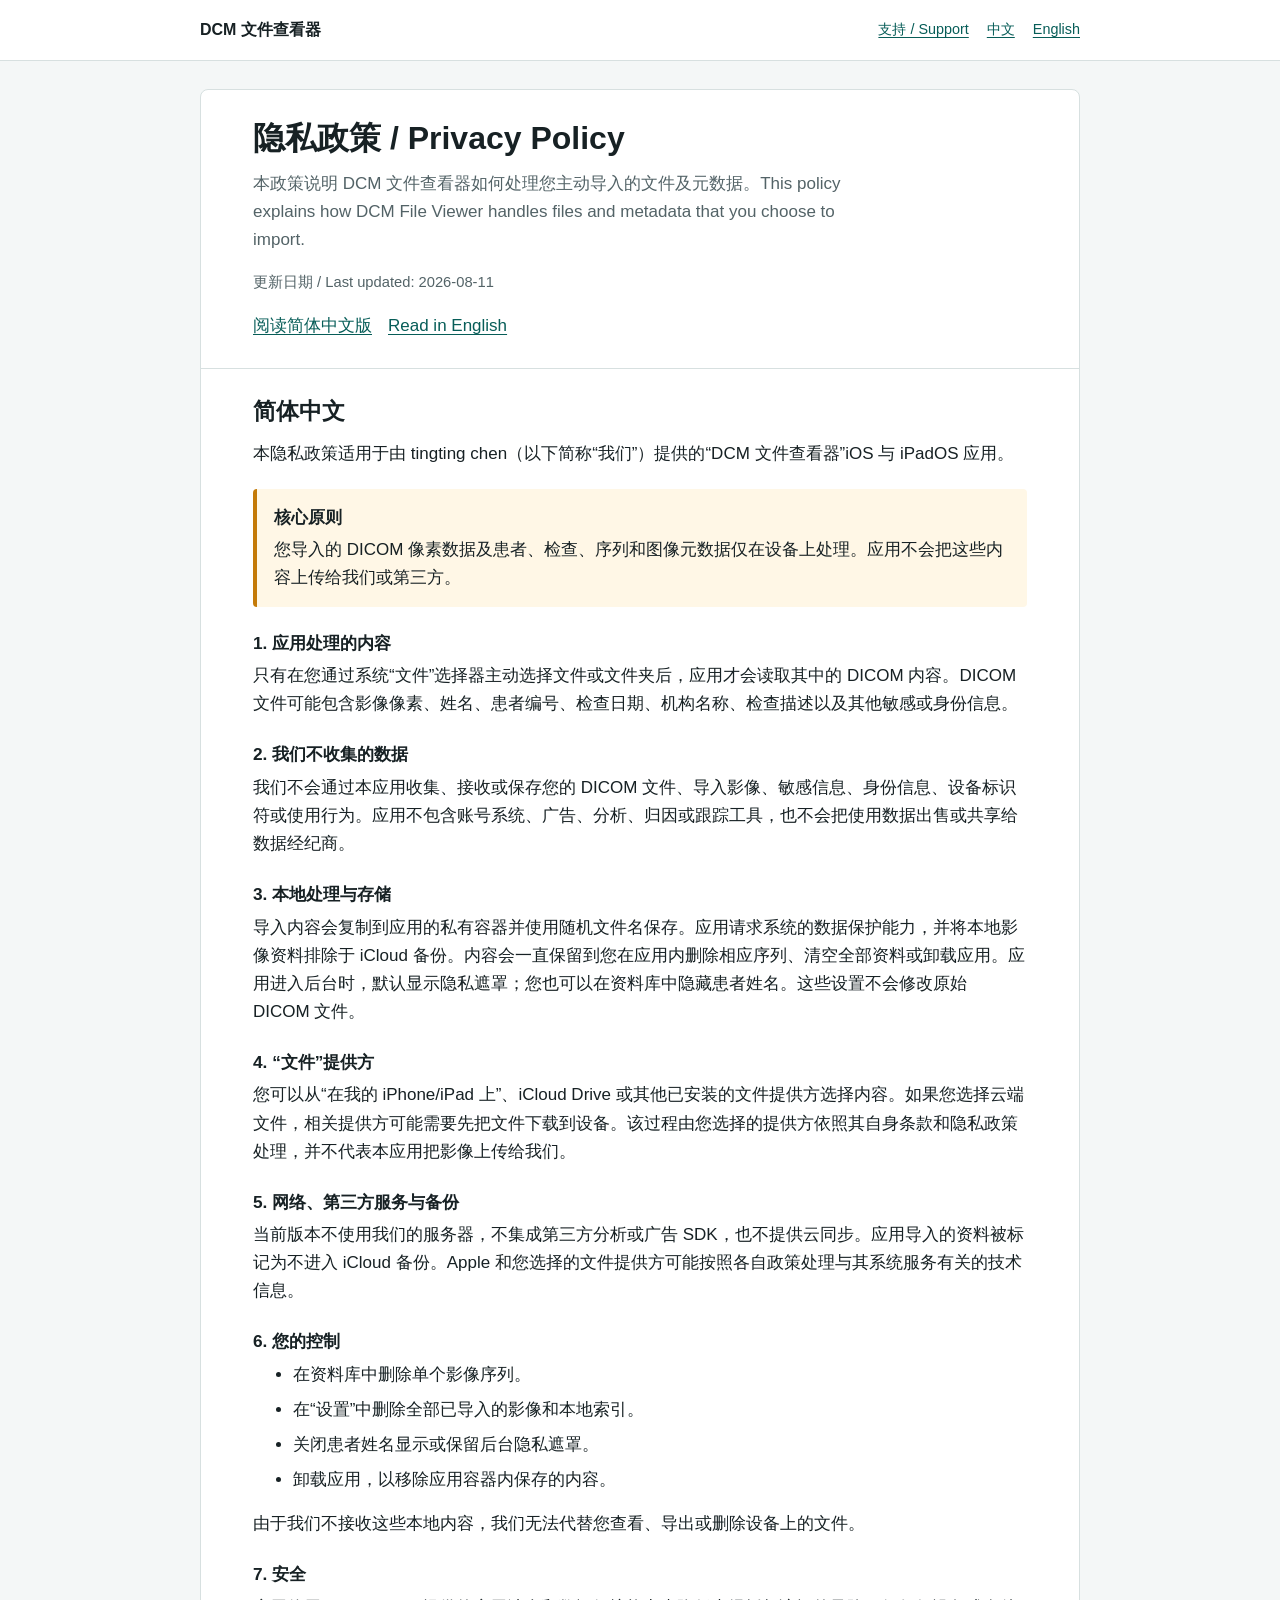
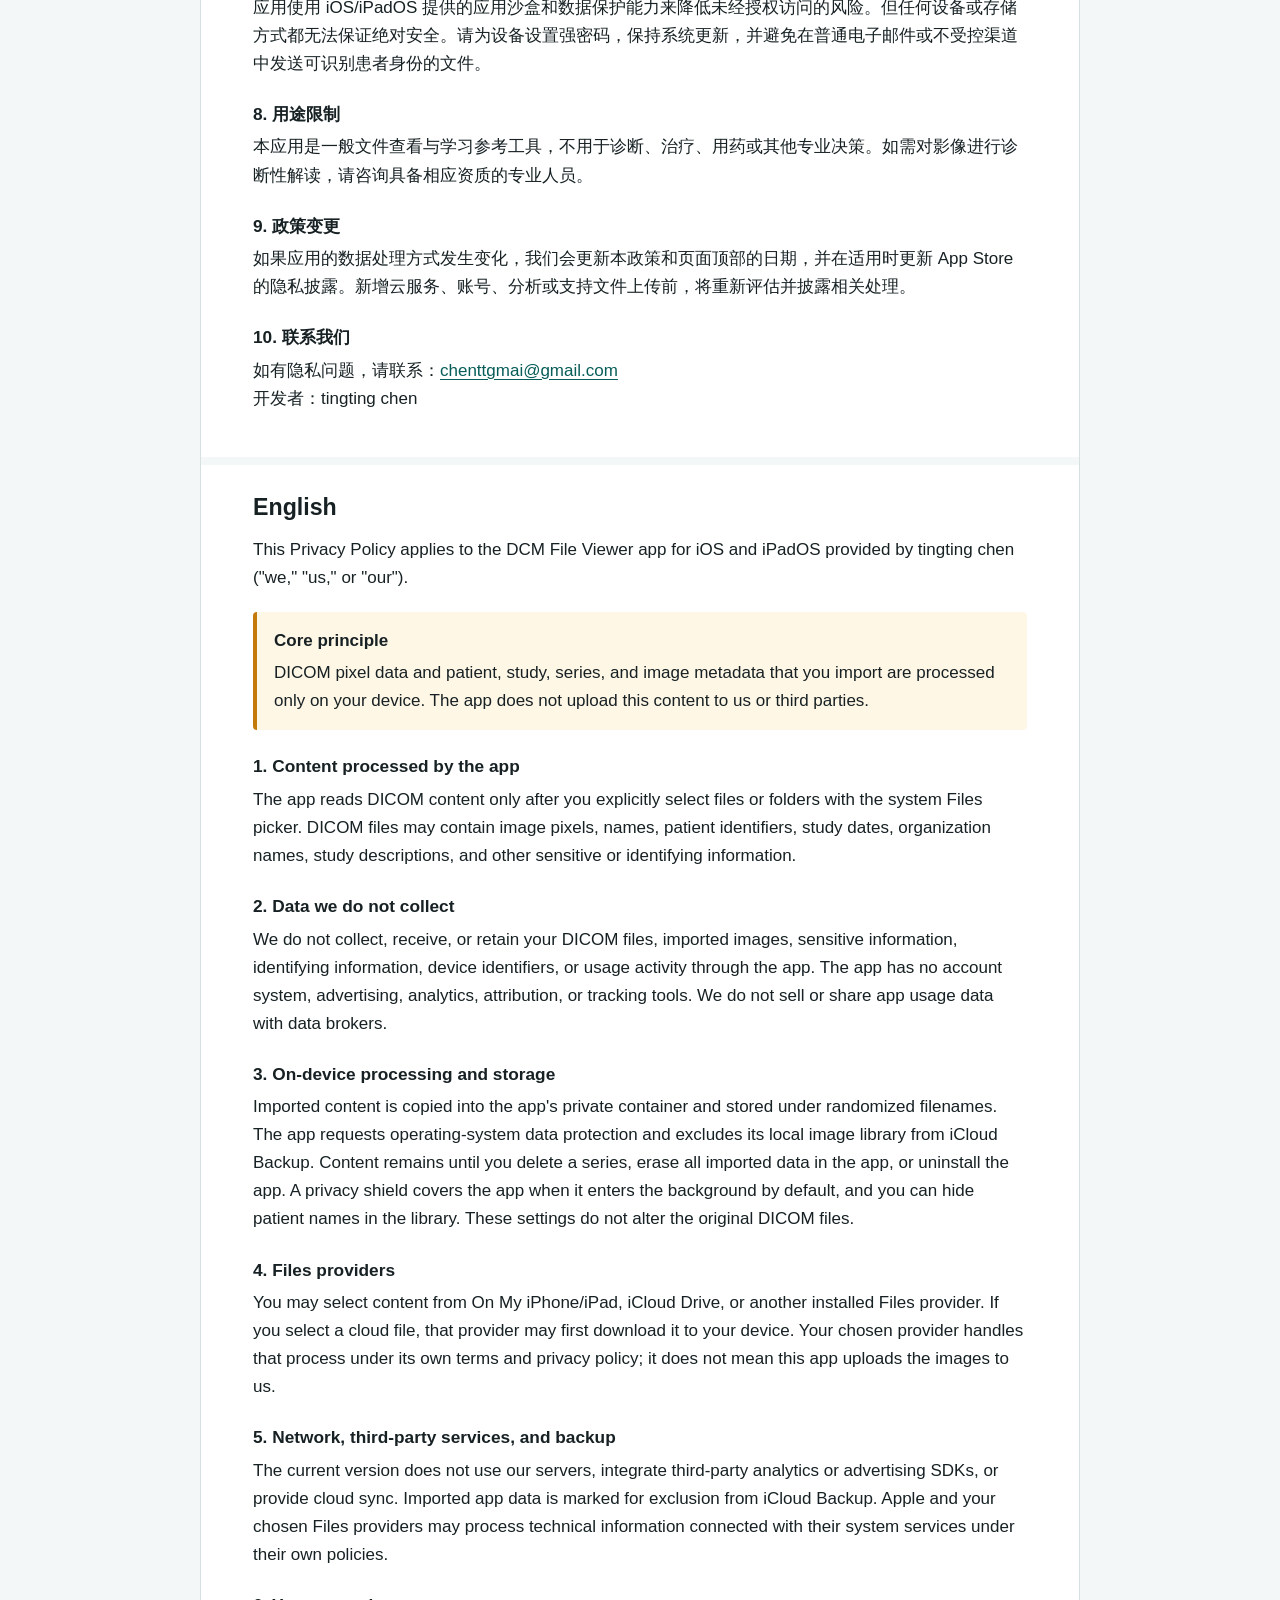
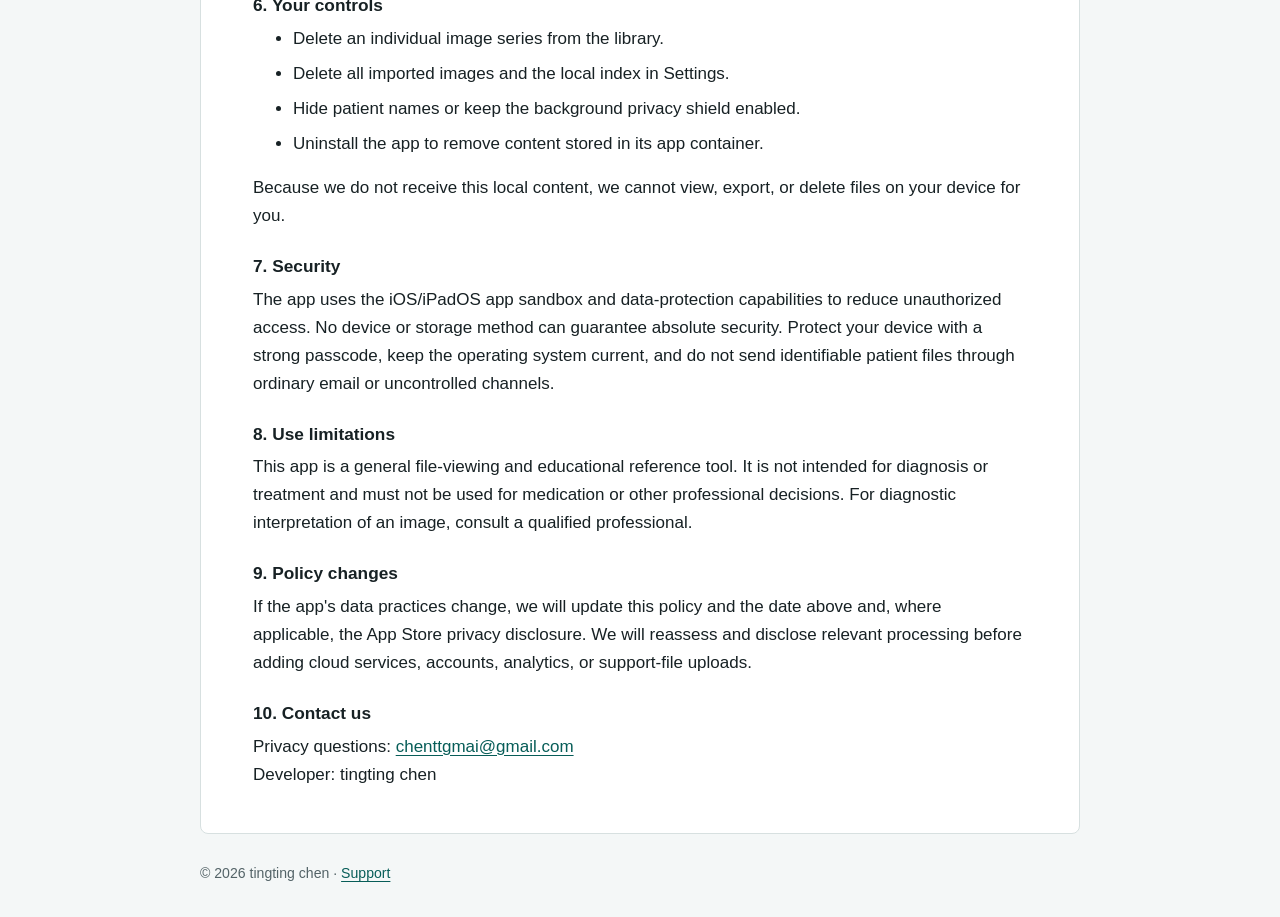
==== privacy.html @ b071dc4a "Publish support and privacy pages" ====
<!doctype html>
<html lang="zh-Hans">
<head>
  <meta charset="utf-8">
  <meta name="viewport" content="width=device-width, initial-scale=1">
  <meta name="description" content="DCM 文件查看器隐私政策 / DCM File Viewer Privacy Policy">
  <meta name="app-store-validation" content="DCM File Viewer Privacy Policy">
  <title>隐私政策 | DCM 文件查看器</title>
  <link rel="stylesheet" href="styles.css">
</head>
<body>
  <header class="site-header">
    <nav class="nav" aria-label="主导航">
      <a class="brand" href="support.html">DCM 文件查看器</a>
      <div class="nav-links">
        <a href="support.html">支持 / Support</a>
        <a href="#chinese">中文</a>
        <a href="#english">English</a>
      </div>
    </nav>
  </header>

  <main>
    <div class="intro">
      <h1>隐私政策 / Privacy Policy</h1>
      <p>本政策说明 DCM 文件查看器如何处理您主动导入的文件及元数据。This policy explains how DCM File Viewer handles files and metadata that you choose to import.</p>
      <p class="meta">更新日期 / Last updated: 2026-08-11</p>
      <div class="language-links">
        <a href="#chinese">阅读简体中文版</a>
        <a href="#english">Read in English</a>
      </div>
    </div>

    <article id="chinese" class="language-section" lang="zh-Hans">
      <h2>简体中文</h2>
      <p>本隐私政策适用于由 tingting chen（以下简称“我们”）提供的“DCM 文件查看器”iOS 与 iPadOS 应用。</p>

      <div class="notice">
        <strong>核心原则</strong>
        您导入的 DICOM 像素数据及患者、检查、序列和图像元数据仅在设备上处理。应用不会把这些内容上传给我们或第三方。
      </div>

      <h3>1. 应用处理的内容</h3>
      <p>只有在您通过系统“文件”选择器主动选择文件或文件夹后，应用才会读取其中的 DICOM 内容。DICOM 文件可能包含影像像素、姓名、患者编号、检查日期、机构名称、检查描述以及其他敏感或身份信息。</p>

      <h3>2. 我们不收集的数据</h3>
      <p>我们不会通过本应用收集、接收或保存您的 DICOM 文件、导入影像、敏感信息、身份信息、设备标识符或使用行为。应用不包含账号系统、广告、分析、归因或跟踪工具，也不会把使用数据出售或共享给数据经纪商。</p>

      <h3>3. 本地处理与存储</h3>
      <p>导入内容会复制到应用的私有容器并使用随机文件名保存。应用请求系统的数据保护能力，并将本地影像资料排除于 iCloud 备份。内容会一直保留到您在应用内删除相应序列、清空全部资料或卸载应用。应用进入后台时，默认显示隐私遮罩；您也可以在资料库中隐藏患者姓名。这些设置不会修改原始 DICOM 文件。</p>

      <h3>4. “文件”提供方</h3>
      <p>您可以从“在我的 iPhone/iPad 上”、iCloud Drive 或其他已安装的文件提供方选择内容。如果您选择云端文件，相关提供方可能需要先把文件下载到设备。该过程由您选择的提供方依照其自身条款和隐私政策处理，并不代表本应用把影像上传给我们。</p>

      <h3>5. 网络、第三方服务与备份</h3>
      <p>当前版本不使用我们的服务器，不集成第三方分析或广告 SDK，也不提供云同步。应用导入的资料被标记为不进入 iCloud 备份。Apple 和您选择的文件提供方可能按照各自政策处理与其系统服务有关的技术信息。</p>

      <h3>6. 您的控制</h3>
      <ul>
        <li>在资料库中删除单个影像序列。</li>
        <li>在“设置”中删除全部已导入的影像和本地索引。</li>
        <li>关闭患者姓名显示或保留后台隐私遮罩。</li>
        <li>卸载应用，以移除应用容器内保存的内容。</li>
      </ul>
      <p>由于我们不接收这些本地内容，我们无法代替您查看、导出或删除设备上的文件。</p>

      <h3>7. 安全</h3>
      <p>应用使用 iOS/iPadOS 提供的应用沙盒和数据保护能力来降低未经授权访问的风险。但任何设备或存储方式都无法保证绝对安全。请为设备设置强密码，保持系统更新，并避免在普通电子邮件或不受控渠道中发送可识别患者身份的文件。</p>

      <h3>8. 用途限制</h3>
      <p>本应用是一般文件查看与学习参考工具，不用于诊断、治疗、用药或其他专业决策。如需对影像进行诊断性解读，请咨询具备相应资质的专业人员。</p>

      <h3>9. 政策变更</h3>
      <p>如果应用的数据处理方式发生变化，我们会更新本政策和页面顶部的日期，并在适用时更新 App Store 的隐私披露。新增云服务、账号、分析或支持文件上传前，将重新评估并披露相关处理。</p>

      <h3>10. 联系我们</h3>
      <p>如有隐私问题，请联系：<a href="mailto:chenttgmai@gmail.com">chenttgmai@gmail.com</a><br>开发者：tingting chen</p>
    </article>

    <article id="english" class="language-section" lang="en">
      <h2>English</h2>
      <p>This Privacy Policy applies to the DCM File Viewer app for iOS and iPadOS provided by tingting chen ("we," "us," or "our").</p>

      <div class="notice">
        <strong>Core principle</strong>
        DICOM pixel data and patient, study, series, and image metadata that you import are processed only on your device. The app does not upload this content to us or third parties.
      </div>

      <h3>1. Content processed by the app</h3>
      <p>The app reads DICOM content only after you explicitly select files or folders with the system Files picker. DICOM files may contain image pixels, names, patient identifiers, study dates, organization names, study descriptions, and other sensitive or identifying information.</p>

      <h3>2. Data we do not collect</h3>
      <p>We do not collect, receive, or retain your DICOM files, imported images, sensitive information, identifying information, device identifiers, or usage activity through the app. The app has no account system, advertising, analytics, attribution, or tracking tools. We do not sell or share app usage data with data brokers.</p>

      <h3>3. On-device processing and storage</h3>
      <p>Imported content is copied into the app's private container and stored under randomized filenames. The app requests operating-system data protection and excludes its local image library from iCloud Backup. Content remains until you delete a series, erase all imported data in the app, or uninstall the app. A privacy shield covers the app when it enters the background by default, and you can hide patient names in the library. These settings do not alter the original DICOM files.</p>

      <h3>4. Files providers</h3>
      <p>You may select content from On My iPhone/iPad, iCloud Drive, or another installed Files provider. If you select a cloud file, that provider may first download it to your device. Your chosen provider handles that process under its own terms and privacy policy; it does not mean this app uploads the images to us.</p>

      <h3>5. Network, third-party services, and backup</h3>
      <p>The current version does not use our servers, integrate third-party analytics or advertising SDKs, or provide cloud sync. Imported app data is marked for exclusion from iCloud Backup. Apple and your chosen Files providers may process technical information connected with their system services under their own policies.</p>

      <h3>6. Your controls</h3>
      <ul>
        <li>Delete an individual image series from the library.</li>
        <li>Delete all imported images and the local index in Settings.</li>
        <li>Hide patient names or keep the background privacy shield enabled.</li>
        <li>Uninstall the app to remove content stored in its app container.</li>
      </ul>
      <p>Because we do not receive this local content, we cannot view, export, or delete files on your device for you.</p>

      <h3>7. Security</h3>
      <p>The app uses the iOS/iPadOS app sandbox and data-protection capabilities to reduce unauthorized access. No device or storage method can guarantee absolute security. Protect your device with a strong passcode, keep the operating system current, and do not send identifiable patient files through ordinary email or uncontrolled channels.</p>

      <h3>8. Use limitations</h3>
      <p>This app is a general file-viewing and educational reference tool. It is not intended for diagnosis or treatment and must not be used for medication or other professional decisions. For diagnostic interpretation of an image, consult a qualified professional.</p>

      <h3>9. Policy changes</h3>
      <p>If the app's data practices change, we will update this policy and the date above and, where applicable, the App Store privacy disclosure. We will reassess and disclose relevant processing before adding cloud services, accounts, analytics, or support-file uploads.</p>

      <h3>10. Contact us</h3>
      <p>Privacy questions: <a href="mailto:chenttgmai@gmail.com">chenttgmai@gmail.com</a><br>Developer: tingting chen</p>
    </article>
  </main>

  <footer class="site-footer">
    <div class="footer-inner">&copy; 2026 tingting chen · <a href="support.html">Support</a></div>
  </footer>
</body>
</html>
---- styles.css ----
:root {
  color-scheme: light dark;
  --page: #f4f7f7;
  --surface: #ffffff;
  --text: #172124;
  --muted: #536367;
  --border: #d7e0e0;
  --accent: #087a72;
  --accent-dark: #075d58;
  --warning-bg: #fff7e6;
  --warning-border: #c47a08;
  --placeholder-bg: #fff0c7;
  --placeholder-text: #744800;
}

* {
  box-sizing: border-box;
}

html {
  scroll-behavior: smooth;
}

body {
  margin: 0;
  background: var(--page);
  color: var(--text);
  font-family: -apple-system, BlinkMacSystemFont, "Segoe UI", sans-serif;
  font-size: 17px;
  line-height: 1.65;
  letter-spacing: 0;
}

a {
  color: var(--accent-dark);
  text-underline-offset: 0.18em;
}

a:focus-visible {
  outline: 3px solid var(--accent);
  outline-offset: 3px;
}

.site-header {
  background: var(--surface);
  border-bottom: 1px solid var(--border);
}

.nav,
main,
.footer-inner {
  width: min(100% - 32px, 880px);
  margin-inline: auto;
}

.nav {
  min-height: 60px;
  display: flex;
  align-items: center;
  justify-content: space-between;
  gap: 16px;
  flex-wrap: wrap;
  padding-block: 10px;
}

.brand {
  color: var(--text);
  font-size: 1rem;
  font-weight: 700;
  text-decoration: none;
}

.nav-links {
  display: flex;
  gap: 18px;
  flex-wrap: wrap;
  font-size: 0.9rem;
}

main {
  background: var(--surface);
  margin-block: 28px;
  border: 1px solid var(--border);
  border-radius: 8px;
  overflow: hidden;
}

.intro,
.content-section,
.language-section {
  padding: 28px clamp(20px, 5vw, 52px);
}

.intro {
  border-bottom: 1px solid var(--border);
}

.intro p {
  max-width: 64ch;
  color: var(--muted);
}

h1,
h2,
h3 {
  line-height: 1.25;
  letter-spacing: 0;
}

h1 {
  margin: 0 0 12px;
  font-size: 2rem;
}

h2 {
  margin: 0 0 14px;
  font-size: 1.45rem;
}

h3 {
  margin: 26px 0 8px;
  font-size: 1.08rem;
}

p,
ul,
ol {
  margin-block: 0 16px;
}

li + li {
  margin-top: 7px;
}

.language-links {
  display: flex;
  gap: 16px;
  flex-wrap: wrap;
  margin-top: 18px;
}

.language-section + .language-section {
  border-top: 8px solid var(--page);
}

.content-section + .content-section {
  border-top: 1px solid var(--border);
}

.notice {
  margin: 20px 0;
  padding: 15px 17px;
  background: var(--warning-bg);
  border-left: 4px solid var(--warning-border);
  border-radius: 4px;
}

.notice strong {
  display: block;
  margin-bottom: 4px;
}

.placeholder {
  padding: 2px 5px;
  background: var(--placeholder-bg);
  color: var(--placeholder-text);
  border-radius: 3px;
  font-weight: 700;
  overflow-wrap: anywhere;
}

.meta {
  color: var(--muted);
  font-size: 0.92rem;
}

.steps {
  padding-left: 1.35em;
}

.support-grid {
  display: grid;
  grid-template-columns: repeat(2, minmax(0, 1fr));
  gap: 0 32px;
}

.site-footer {
  padding: 0 0 32px;
  color: var(--muted);
  font-size: 0.88rem;
}

@media (max-width: 640px) {
  body {
    font-size: 16px;
  }

  main {
    width: 100%;
    margin-block: 0 24px;
    border-inline: 0;
    border-radius: 0;
  }

  .support-grid {
    grid-template-columns: 1fr;
  }

  h1 {
    font-size: 1.7rem;
  }
}

@media (prefers-color-scheme: dark) {
  :root {
    --page: #111719;
    --surface: #182124;
    --text: #eef5f4;
    --muted: #afbfbd;
    --border: #344447;
    --accent: #49c9bd;
    --accent-dark: #72ded4;
    --warning-bg: #382b13;
    --warning-border: #e3a840;
    --placeholder-bg: #493914;
    --placeholder-text: #ffdc8a;
  }
}
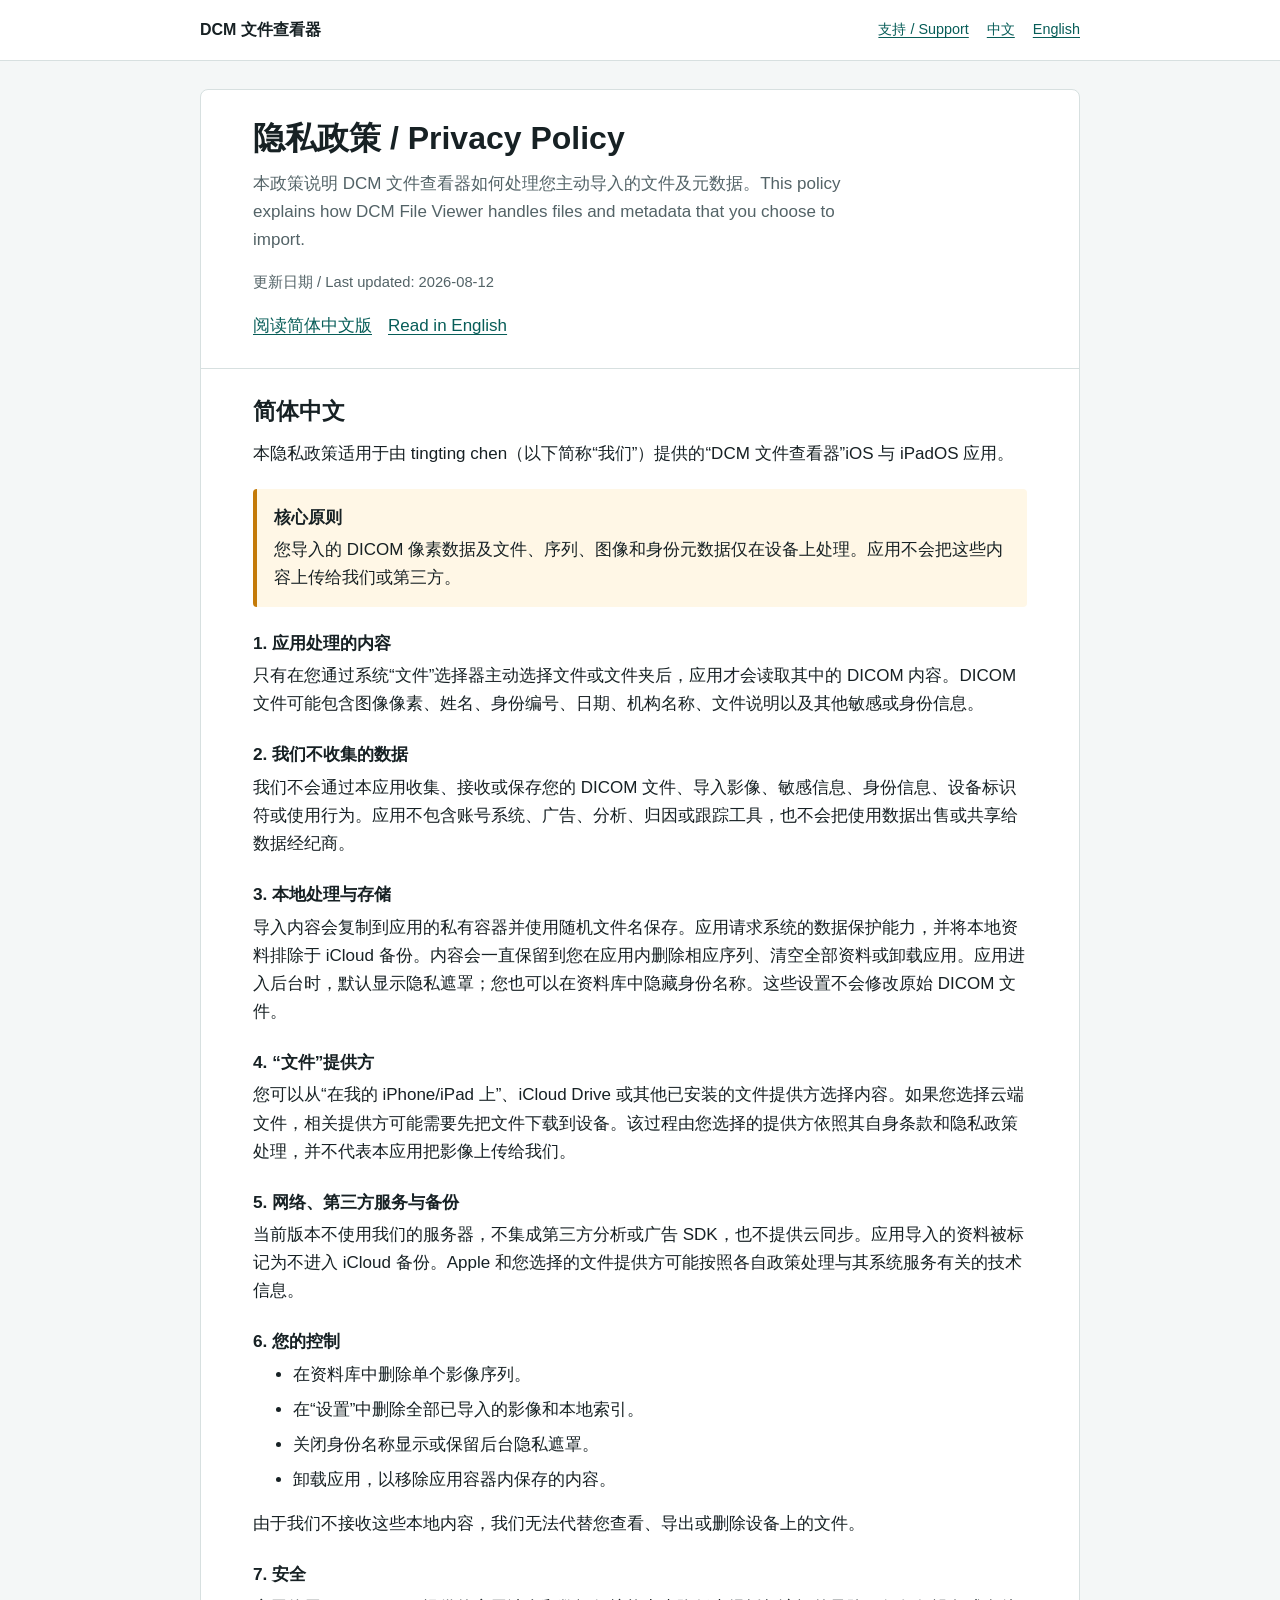
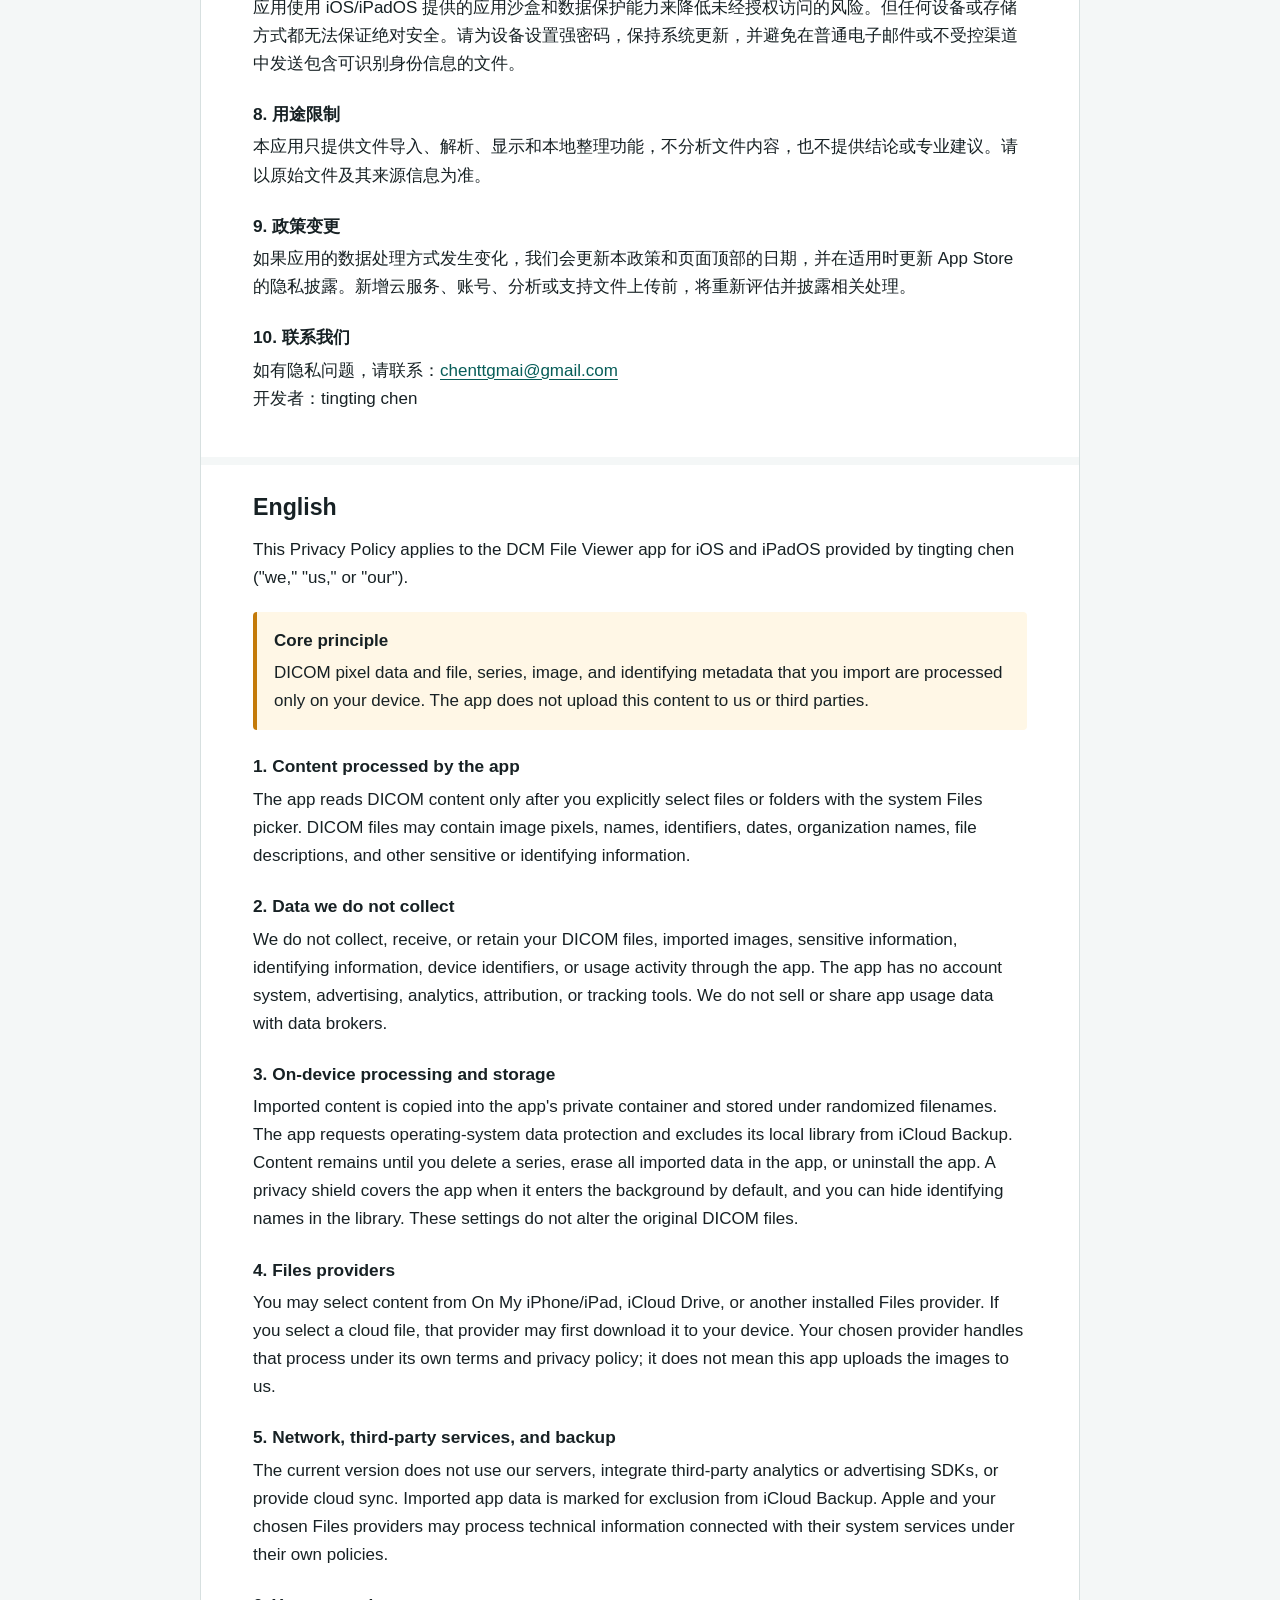
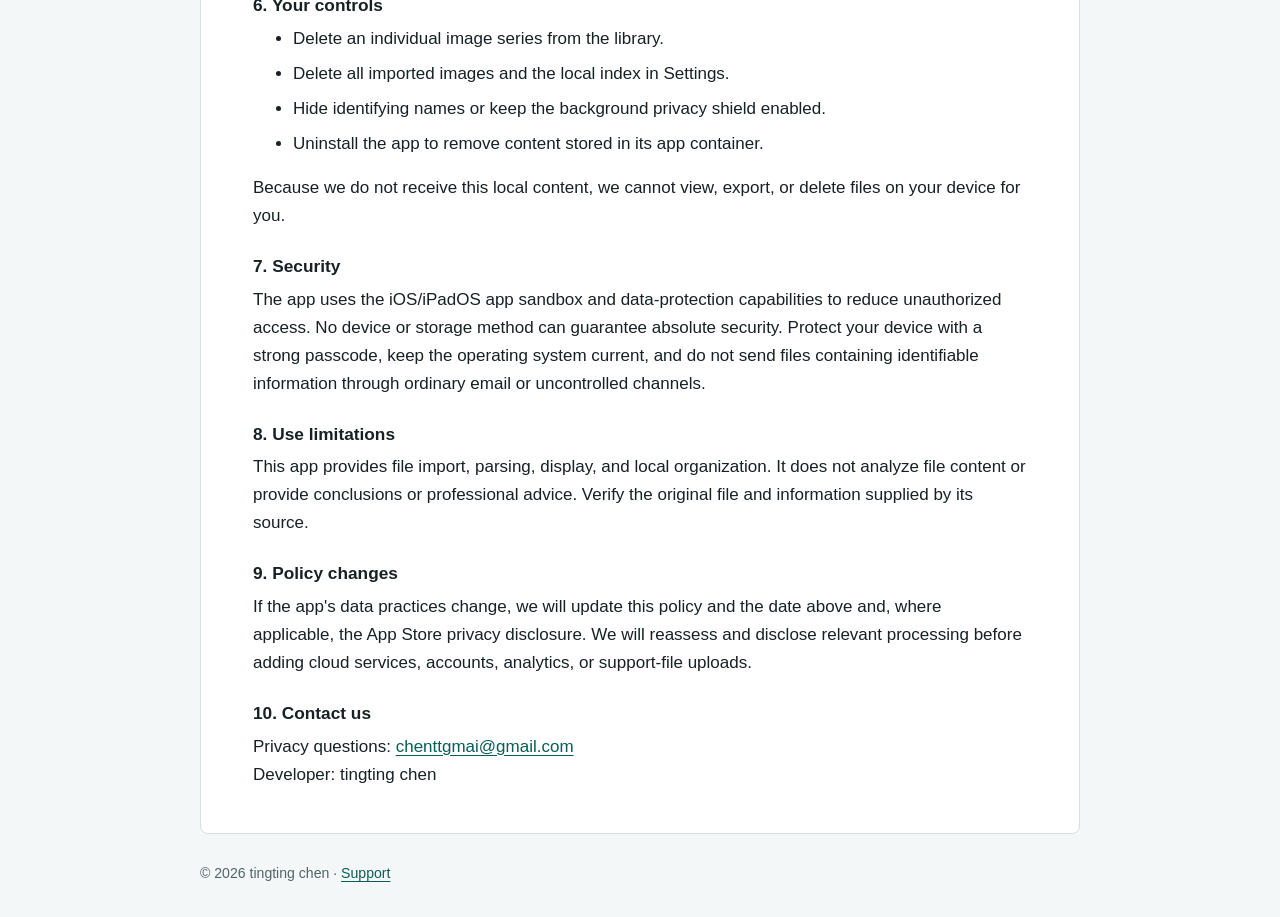
==== commit 495e5492: "Align public pages with file-viewer positioning" ====
--- a/privacy.html
+++ b/privacy.html
@@ -24,7 +24,7 @@
     <div class="intro">
       <h1>隐私政策 / Privacy Policy</h1>
       <p>本政策说明 DCM 文件查看器如何处理您主动导入的文件及元数据。This policy explains how DCM File Viewer handles files and metadata that you choose to import.</p>
-      <p class="meta">更新日期 / Last updated: 2026-08-11</p>
+      <p class="meta">更新日期 / Last updated: 2026-08-12</p>
       <div class="language-links">
         <a href="#chinese">阅读简体中文版</a>
         <a href="#english">Read in English</a>
@@ -37,17 +37,17 @@
 
       <div class="notice">
         <strong>核心原则</strong>
-        您导入的 DICOM 像素数据及患者、检查、序列和图像元数据仅在设备上处理。应用不会把这些内容上传给我们或第三方。
+        您导入的 DICOM 像素数据及文件、序列、图像和身份元数据仅在设备上处理。应用不会把这些内容上传给我们或第三方。
       </div>
 
       <h3>1. 应用处理的内容</h3>
-      <p>只有在您通过系统“文件”选择器主动选择文件或文件夹后，应用才会读取其中的 DICOM 内容。DICOM 文件可能包含影像像素、姓名、患者编号、检查日期、机构名称、检查描述以及其他敏感或身份信息。</p>
+      <p>只有在您通过系统“文件”选择器主动选择文件或文件夹后，应用才会读取其中的 DICOM 内容。DICOM 文件可能包含图像像素、姓名、身份编号、日期、机构名称、文件说明以及其他敏感或身份信息。</p>
 
       <h3>2. 我们不收集的数据</h3>
       <p>我们不会通过本应用收集、接收或保存您的 DICOM 文件、导入影像、敏感信息、身份信息、设备标识符或使用行为。应用不包含账号系统、广告、分析、归因或跟踪工具，也不会把使用数据出售或共享给数据经纪商。</p>
 
       <h3>3. 本地处理与存储</h3>
-      <p>导入内容会复制到应用的私有容器并使用随机文件名保存。应用请求系统的数据保护能力，并将本地影像资料排除于 iCloud 备份。内容会一直保留到您在应用内删除相应序列、清空全部资料或卸载应用。应用进入后台时，默认显示隐私遮罩；您也可以在资料库中隐藏患者姓名。这些设置不会修改原始 DICOM 文件。</p>
+      <p>导入内容会复制到应用的私有容器并使用随机文件名保存。应用请求系统的数据保护能力，并将本地资料排除于 iCloud 备份。内容会一直保留到您在应用内删除相应序列、清空全部资料或卸载应用。应用进入后台时，默认显示隐私遮罩；您也可以在资料库中隐藏身份名称。这些设置不会修改原始 DICOM 文件。</p>
 
       <h3>4. “文件”提供方</h3>
       <p>您可以从“在我的 iPhone/iPad 上”、iCloud Drive 或其他已安装的文件提供方选择内容。如果您选择云端文件，相关提供方可能需要先把文件下载到设备。该过程由您选择的提供方依照其自身条款和隐私政策处理，并不代表本应用把影像上传给我们。</p>
@@ -59,16 +59,16 @@
       <ul>
         <li>在资料库中删除单个影像序列。</li>
         <li>在“设置”中删除全部已导入的影像和本地索引。</li>
-        <li>关闭患者姓名显示或保留后台隐私遮罩。</li>
+        <li>关闭身份名称显示或保留后台隐私遮罩。</li>
         <li>卸载应用，以移除应用容器内保存的内容。</li>
       </ul>
       <p>由于我们不接收这些本地内容，我们无法代替您查看、导出或删除设备上的文件。</p>
 
       <h3>7. 安全</h3>
-      <p>应用使用 iOS/iPadOS 提供的应用沙盒和数据保护能力来降低未经授权访问的风险。但任何设备或存储方式都无法保证绝对安全。请为设备设置强密码，保持系统更新，并避免在普通电子邮件或不受控渠道中发送可识别患者身份的文件。</p>
+      <p>应用使用 iOS/iPadOS 提供的应用沙盒和数据保护能力来降低未经授权访问的风险。但任何设备或存储方式都无法保证绝对安全。请为设备设置强密码，保持系统更新，并避免在普通电子邮件或不受控渠道中发送包含可识别身份信息的文件。</p>
 
       <h3>8. 用途限制</h3>
-      <p>本应用是一般文件查看与学习参考工具，不用于诊断、治疗、用药或其他专业决策。如需对影像进行诊断性解读，请咨询具备相应资质的专业人员。</p>
+      <p>本应用只提供文件导入、解析、显示和本地整理功能，不分析文件内容，也不提供结论或专业建议。请以原始文件及其来源信息为准。</p>
 
       <h3>9. 政策变更</h3>
       <p>如果应用的数据处理方式发生变化，我们会更新本政策和页面顶部的日期，并在适用时更新 App Store 的隐私披露。新增云服务、账号、分析或支持文件上传前，将重新评估并披露相关处理。</p>
@@ -83,17 +83,17 @@
 
       <div class="notice">
         <strong>Core principle</strong>
-        DICOM pixel data and patient, study, series, and image metadata that you import are processed only on your device. The app does not upload this content to us or third parties.
+        DICOM pixel data and file, series, image, and identifying metadata that you import are processed only on your device. The app does not upload this content to us or third parties.
       </div>
 
       <h3>1. Content processed by the app</h3>
-      <p>The app reads DICOM content only after you explicitly select files or folders with the system Files picker. DICOM files may contain image pixels, names, patient identifiers, study dates, organization names, study descriptions, and other sensitive or identifying information.</p>
+      <p>The app reads DICOM content only after you explicitly select files or folders with the system Files picker. DICOM files may contain image pixels, names, identifiers, dates, organization names, file descriptions, and other sensitive or identifying information.</p>
 
       <h3>2. Data we do not collect</h3>
       <p>We do not collect, receive, or retain your DICOM files, imported images, sensitive information, identifying information, device identifiers, or usage activity through the app. The app has no account system, advertising, analytics, attribution, or tracking tools. We do not sell or share app usage data with data brokers.</p>
 
       <h3>3. On-device processing and storage</h3>
-      <p>Imported content is copied into the app's private container and stored under randomized filenames. The app requests operating-system data protection and excludes its local image library from iCloud Backup. Content remains until you delete a series, erase all imported data in the app, or uninstall the app. A privacy shield covers the app when it enters the background by default, and you can hide patient names in the library. These settings do not alter the original DICOM files.</p>
+      <p>Imported content is copied into the app's private container and stored under randomized filenames. The app requests operating-system data protection and excludes its local library from iCloud Backup. Content remains until you delete a series, erase all imported data in the app, or uninstall the app. A privacy shield covers the app when it enters the background by default, and you can hide identifying names in the library. These settings do not alter the original DICOM files.</p>
 
       <h3>4. Files providers</h3>
       <p>You may select content from On My iPhone/iPad, iCloud Drive, or another installed Files provider. If you select a cloud file, that provider may first download it to your device. Your chosen provider handles that process under its own terms and privacy policy; it does not mean this app uploads the images to us.</p>
@@ -105,16 +105,16 @@
       <ul>
         <li>Delete an individual image series from the library.</li>
         <li>Delete all imported images and the local index in Settings.</li>
-        <li>Hide patient names or keep the background privacy shield enabled.</li>
+        <li>Hide identifying names or keep the background privacy shield enabled.</li>
         <li>Uninstall the app to remove content stored in its app container.</li>
       </ul>
       <p>Because we do not receive this local content, we cannot view, export, or delete files on your device for you.</p>
 
       <h3>7. Security</h3>
-      <p>The app uses the iOS/iPadOS app sandbox and data-protection capabilities to reduce unauthorized access. No device or storage method can guarantee absolute security. Protect your device with a strong passcode, keep the operating system current, and do not send identifiable patient files through ordinary email or uncontrolled channels.</p>
+      <p>The app uses the iOS/iPadOS app sandbox and data-protection capabilities to reduce unauthorized access. No device or storage method can guarantee absolute security. Protect your device with a strong passcode, keep the operating system current, and do not send files containing identifiable information through ordinary email or uncontrolled channels.</p>
 
       <h3>8. Use limitations</h3>
-      <p>This app is a general file-viewing and educational reference tool. It is not intended for diagnosis or treatment and must not be used for medication or other professional decisions. For diagnostic interpretation of an image, consult a qualified professional.</p>
+      <p>This app provides file import, parsing, display, and local organization. It does not analyze file content or provide conclusions or professional advice. Verify the original file and information supplied by its source.</p>
 
       <h3>9. Policy changes</h3>
       <p>If the app's data practices change, we will update this policy and the date above and, where applicable, the App Store privacy disclosure. We will reassess and disclose relevant processing before adding cloud services, accounts, analytics, or support-file uploads.</p>
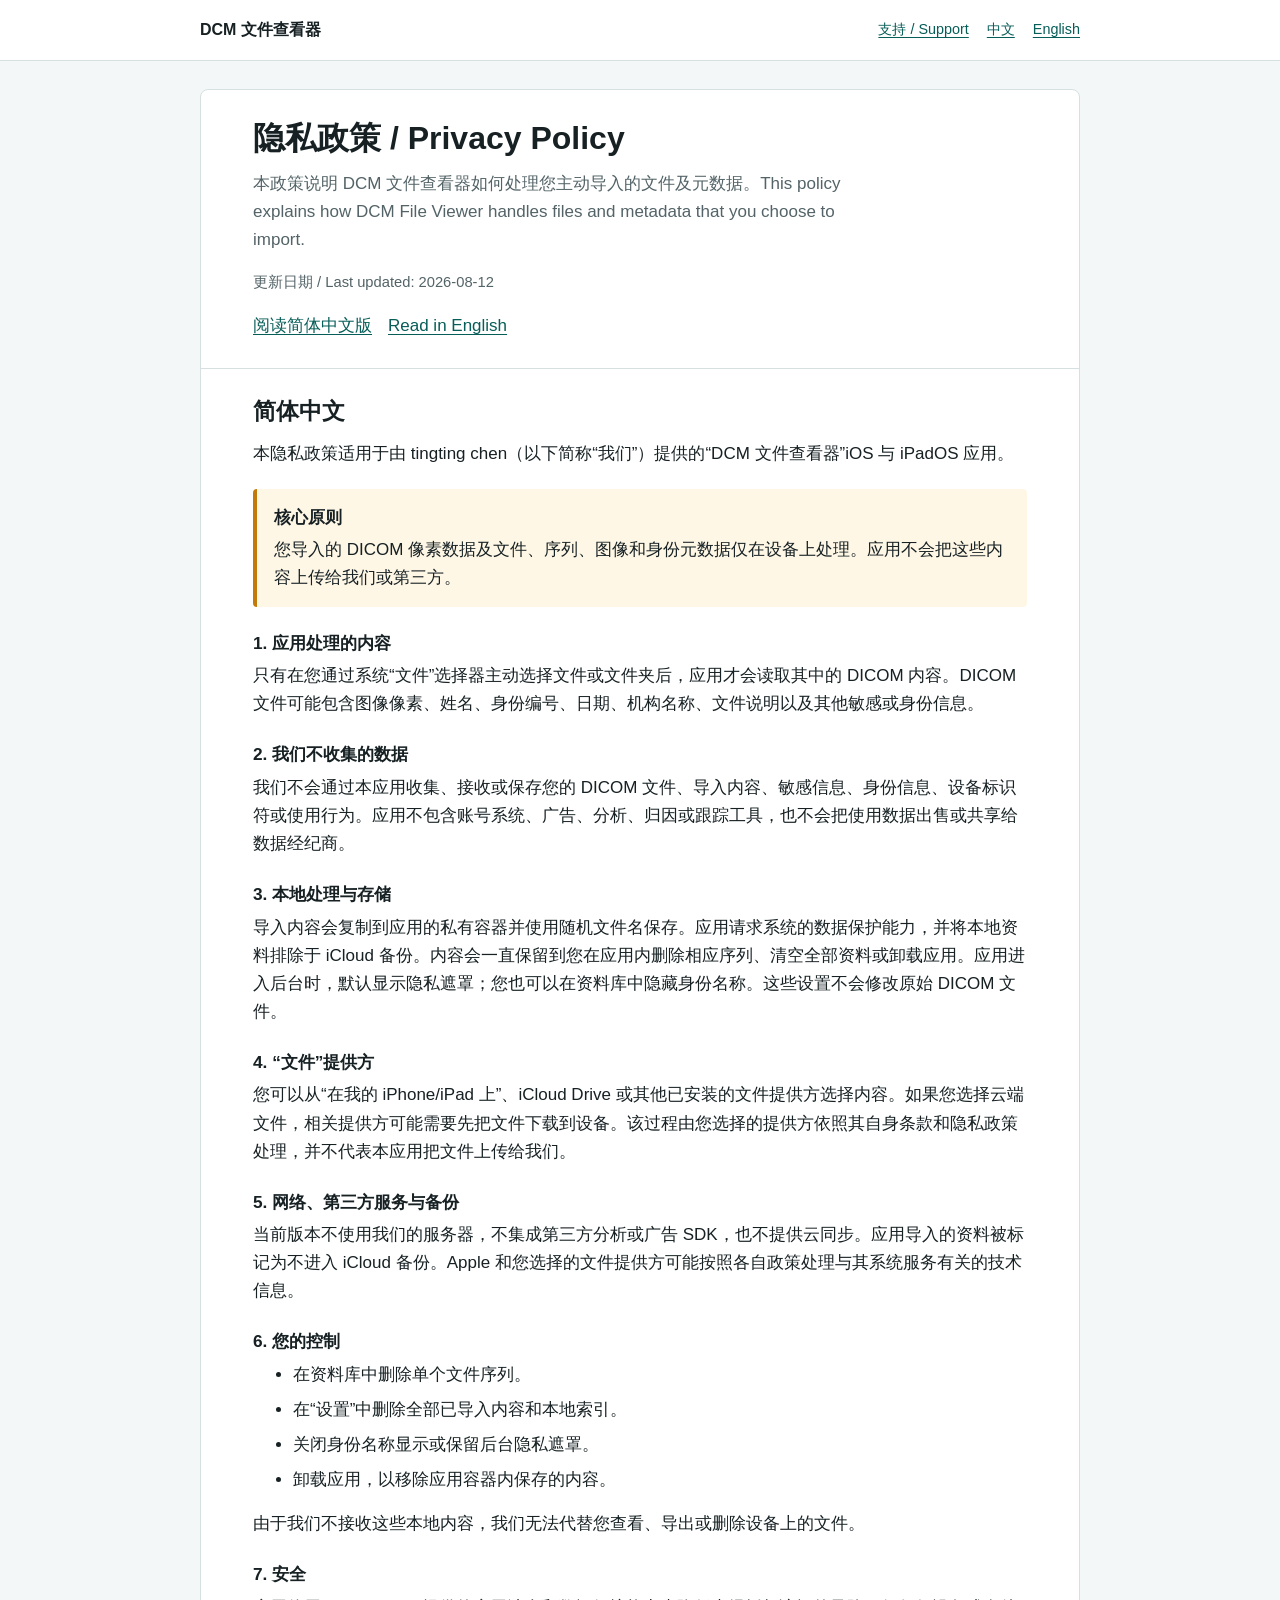
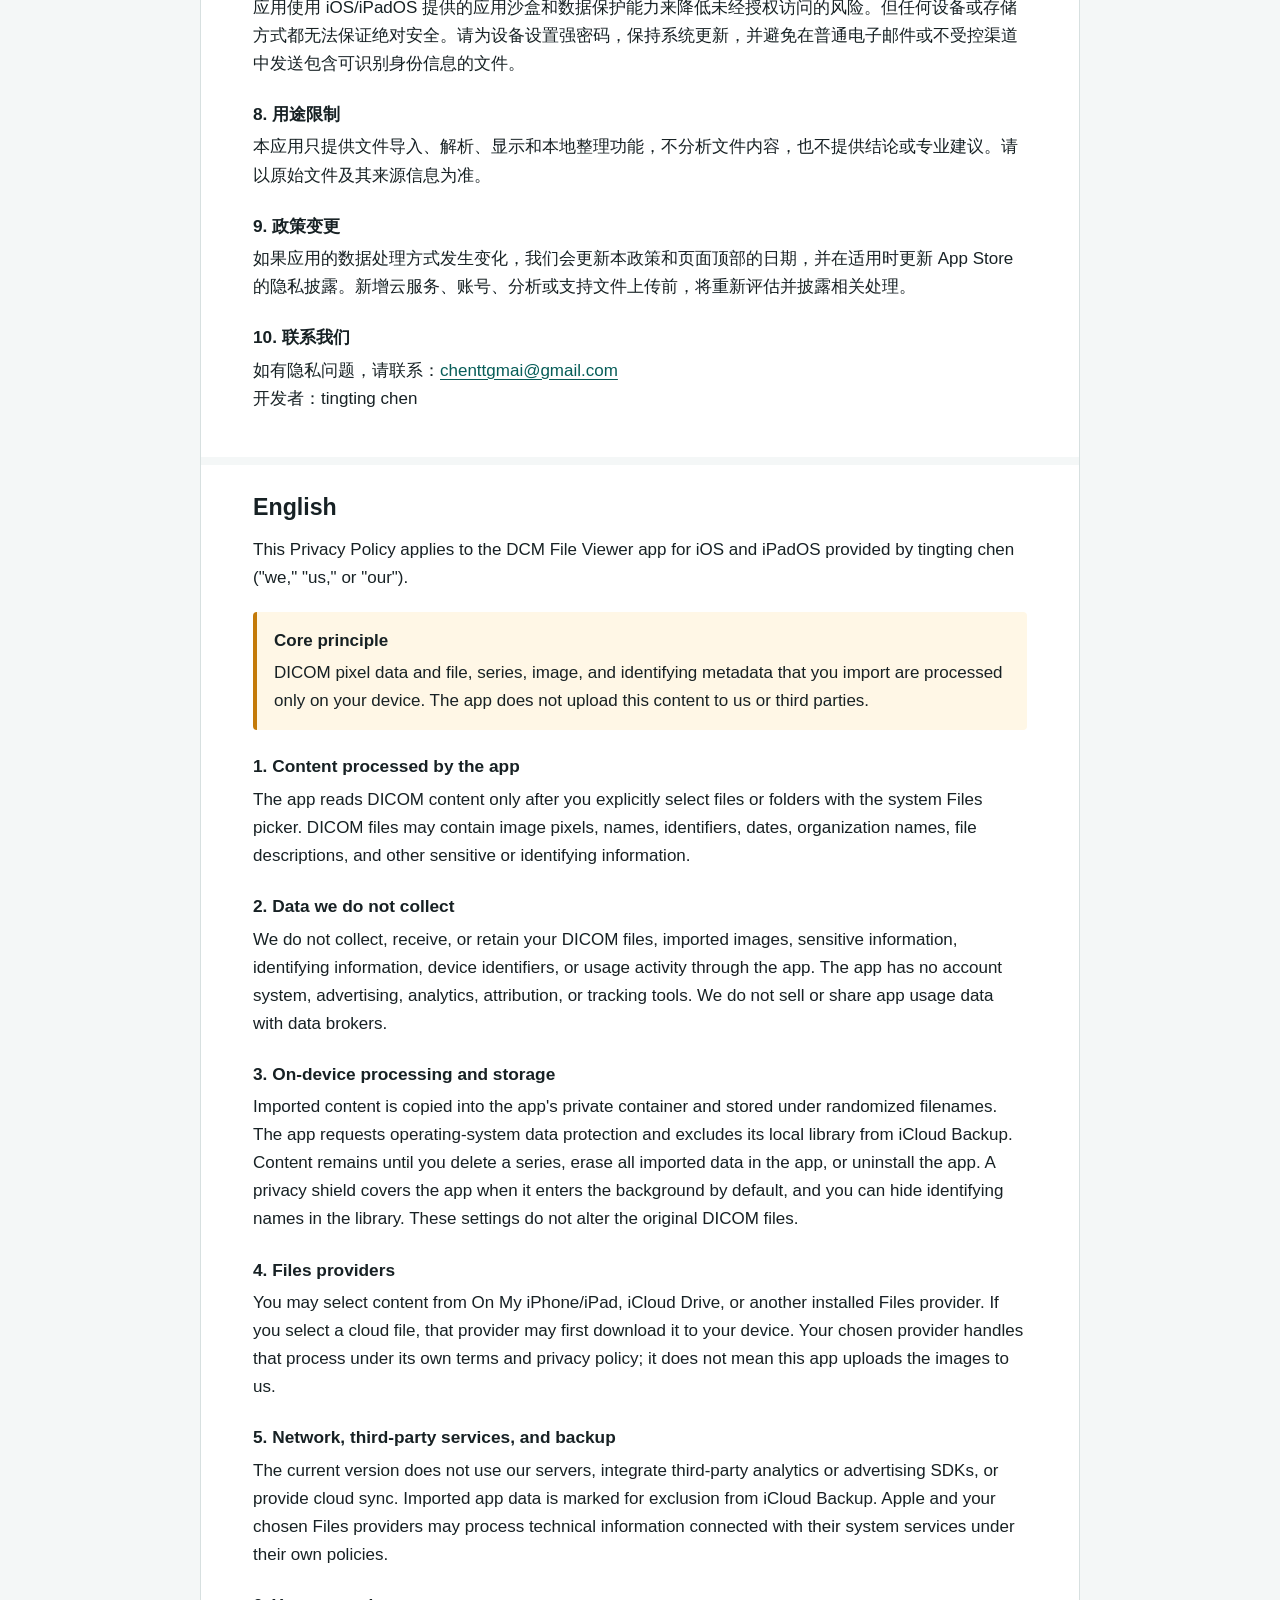
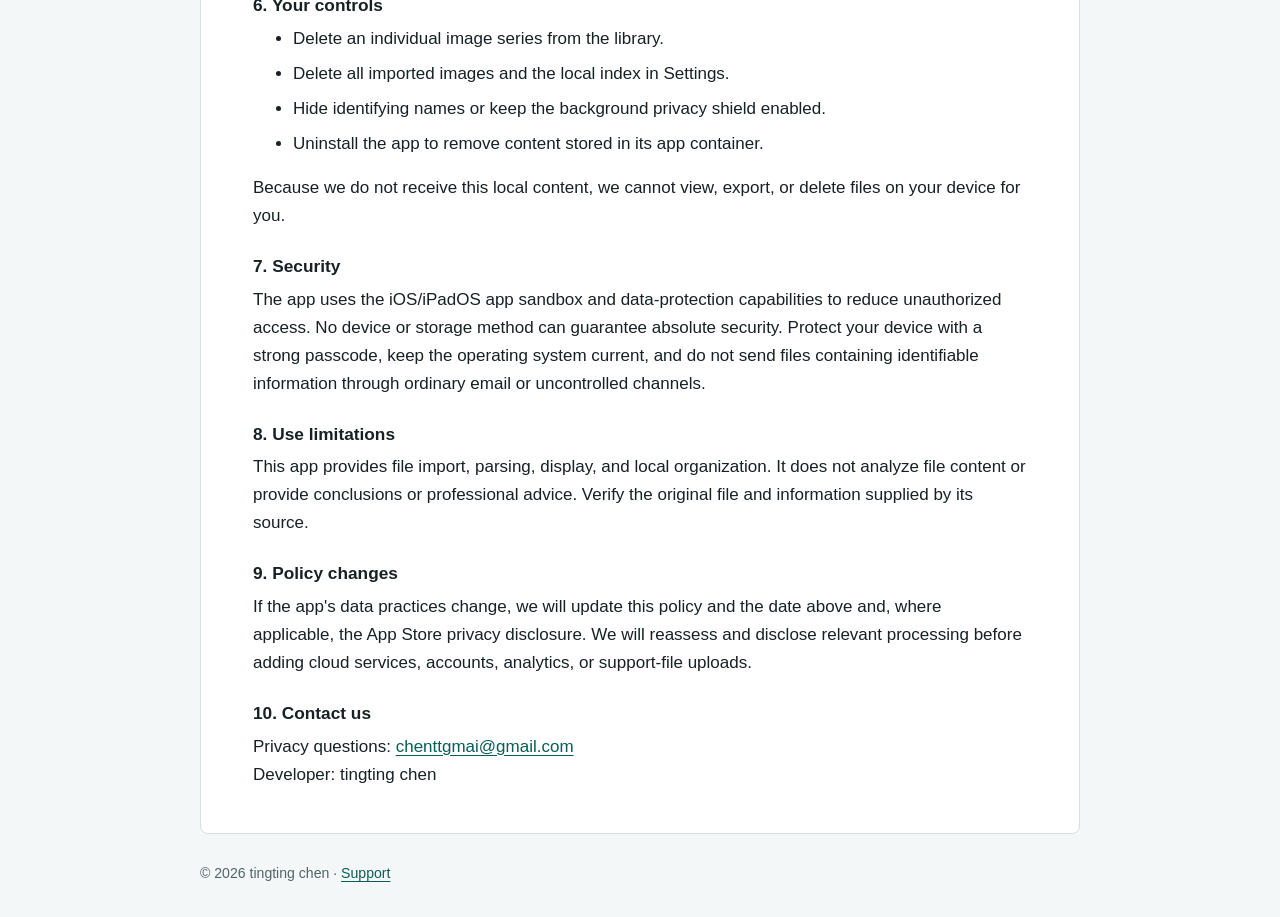
==== commit 68c27e87: "Refine file-viewer privacy wording" ====
--- a/privacy.html
+++ b/privacy.html
@@ -44,21 +44,21 @@
       <p>只有在您通过系统“文件”选择器主动选择文件或文件夹后，应用才会读取其中的 DICOM 内容。DICOM 文件可能包含图像像素、姓名、身份编号、日期、机构名称、文件说明以及其他敏感或身份信息。</p>
 
       <h3>2. 我们不收集的数据</h3>
-      <p>我们不会通过本应用收集、接收或保存您的 DICOM 文件、导入影像、敏感信息、身份信息、设备标识符或使用行为。应用不包含账号系统、广告、分析、归因或跟踪工具，也不会把使用数据出售或共享给数据经纪商。</p>
+      <p>我们不会通过本应用收集、接收或保存您的 DICOM 文件、导入内容、敏感信息、身份信息、设备标识符或使用行为。应用不包含账号系统、广告、分析、归因或跟踪工具，也不会把使用数据出售或共享给数据经纪商。</p>
 
       <h3>3. 本地处理与存储</h3>
       <p>导入内容会复制到应用的私有容器并使用随机文件名保存。应用请求系统的数据保护能力，并将本地资料排除于 iCloud 备份。内容会一直保留到您在应用内删除相应序列、清空全部资料或卸载应用。应用进入后台时，默认显示隐私遮罩；您也可以在资料库中隐藏身份名称。这些设置不会修改原始 DICOM 文件。</p>
 
       <h3>4. “文件”提供方</h3>
-      <p>您可以从“在我的 iPhone/iPad 上”、iCloud Drive 或其他已安装的文件提供方选择内容。如果您选择云端文件，相关提供方可能需要先把文件下载到设备。该过程由您选择的提供方依照其自身条款和隐私政策处理，并不代表本应用把影像上传给我们。</p>
+      <p>您可以从“在我的 iPhone/iPad 上”、iCloud Drive 或其他已安装的文件提供方选择内容。如果您选择云端文件，相关提供方可能需要先把文件下载到设备。该过程由您选择的提供方依照其自身条款和隐私政策处理，并不代表本应用把文件上传给我们。</p>
 
       <h3>5. 网络、第三方服务与备份</h3>
       <p>当前版本不使用我们的服务器，不集成第三方分析或广告 SDK，也不提供云同步。应用导入的资料被标记为不进入 iCloud 备份。Apple 和您选择的文件提供方可能按照各自政策处理与其系统服务有关的技术信息。</p>
 
       <h3>6. 您的控制</h3>
       <ul>
-        <li>在资料库中删除单个影像序列。</li>
-        <li>在“设置”中删除全部已导入的影像和本地索引。</li>
+        <li>在资料库中删除单个文件序列。</li>
+        <li>在“设置”中删除全部已导入内容和本地索引。</li>
         <li>关闭身份名称显示或保留后台隐私遮罩。</li>
         <li>卸载应用，以移除应用容器内保存的内容。</li>
       </ul>
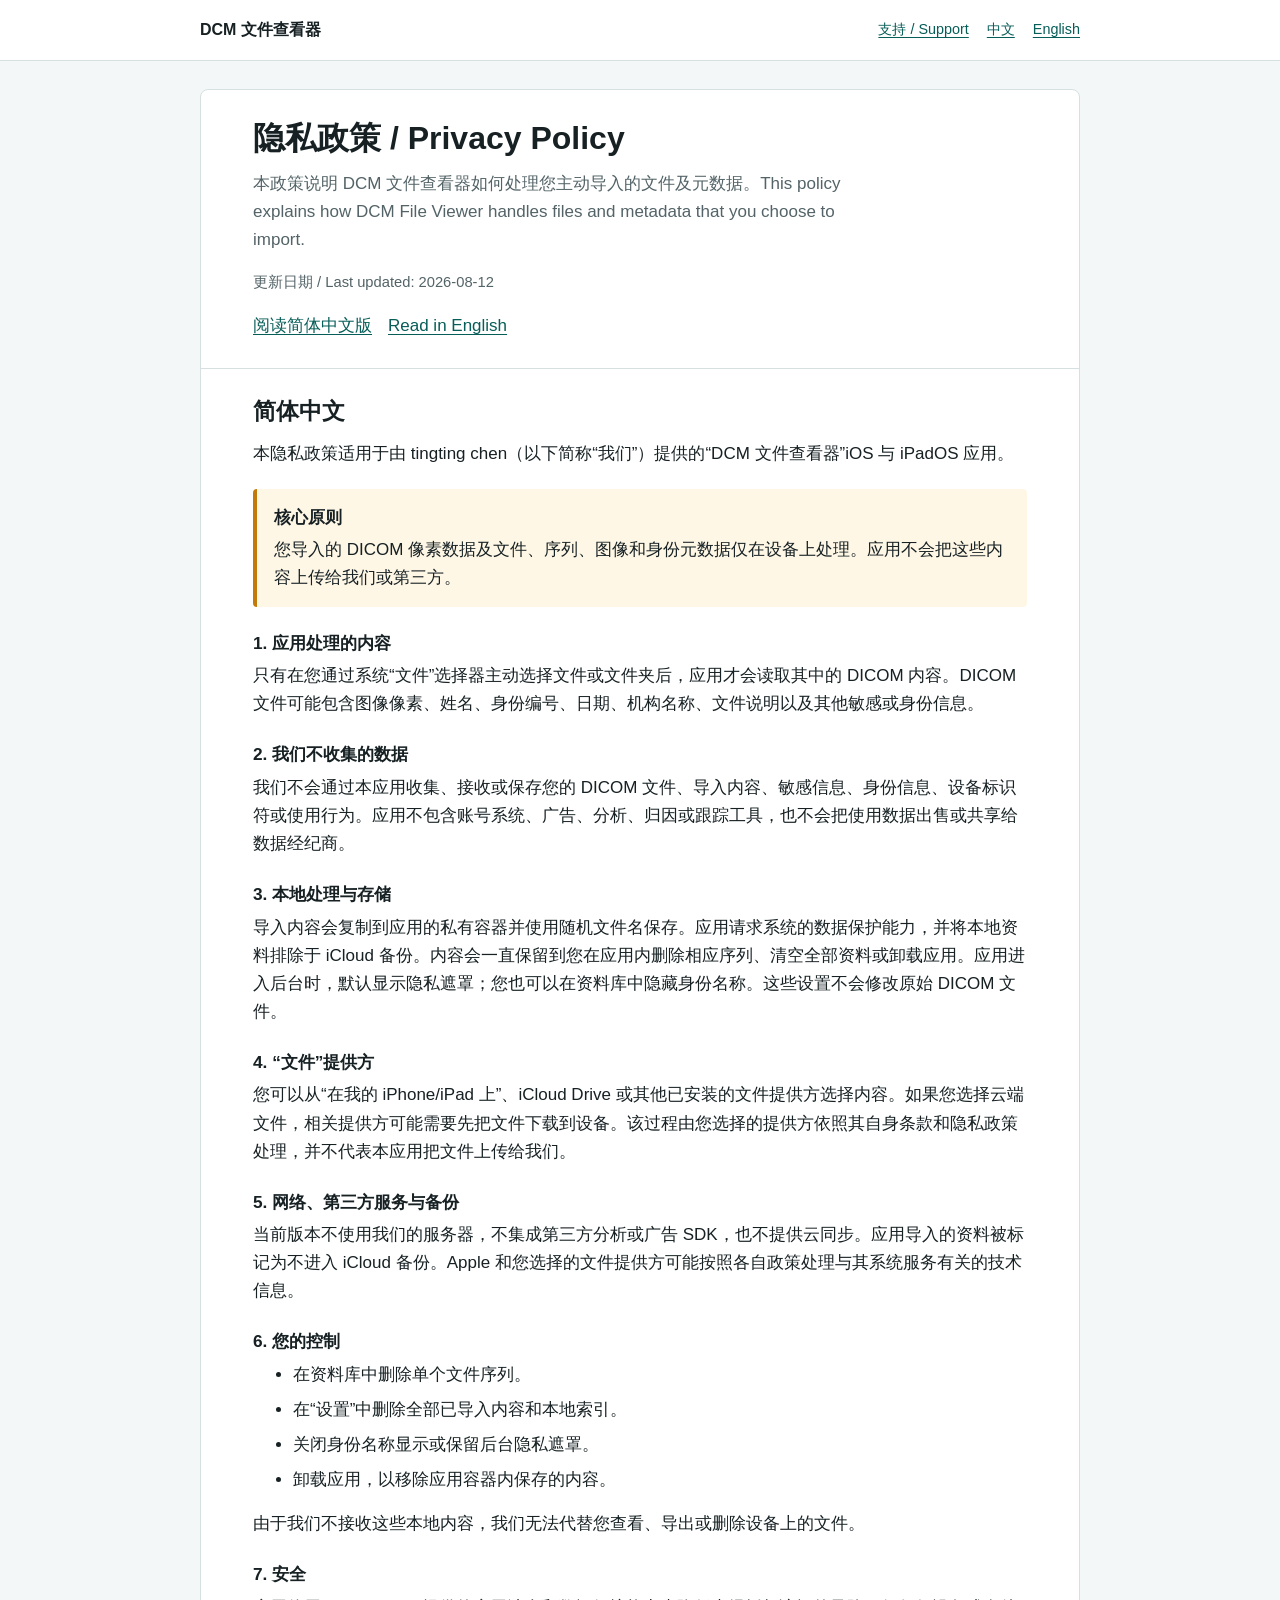
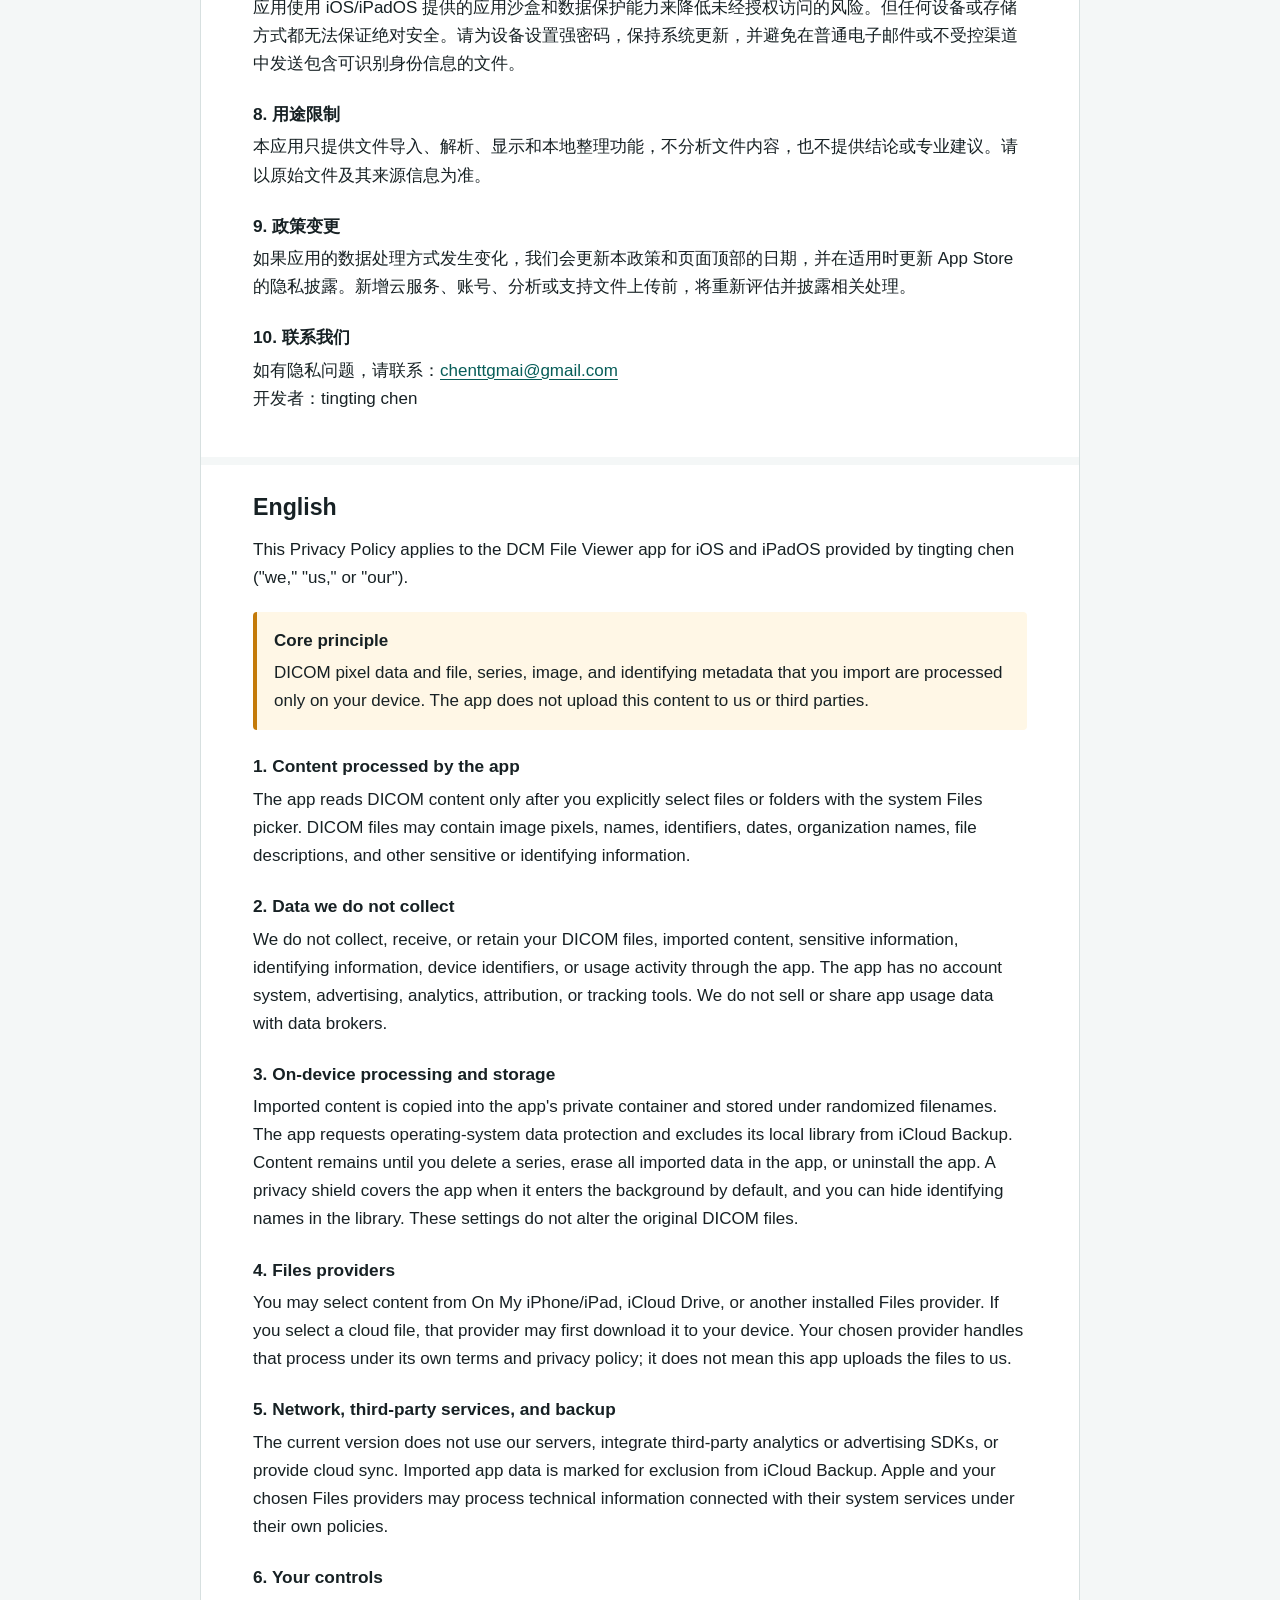
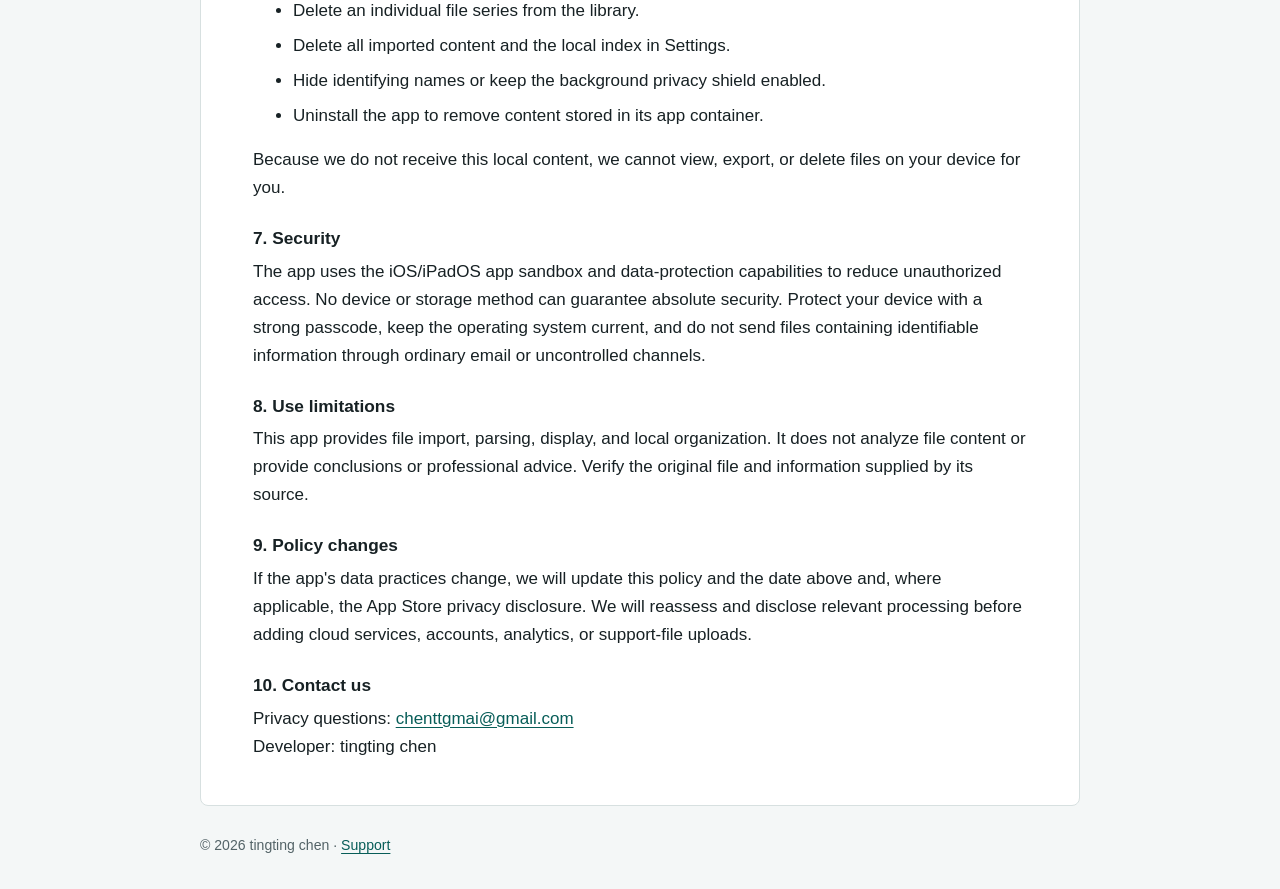
==== commit b4ca72e9: "Complete neutral privacy wording" ====
--- a/privacy.html
+++ b/privacy.html
@@ -90,21 +90,21 @@
       <p>The app reads DICOM content only after you explicitly select files or folders with the system Files picker. DICOM files may contain image pixels, names, identifiers, dates, organization names, file descriptions, and other sensitive or identifying information.</p>
 
       <h3>2. Data we do not collect</h3>
-      <p>We do not collect, receive, or retain your DICOM files, imported images, sensitive information, identifying information, device identifiers, or usage activity through the app. The app has no account system, advertising, analytics, attribution, or tracking tools. We do not sell or share app usage data with data brokers.</p>
+      <p>We do not collect, receive, or retain your DICOM files, imported content, sensitive information, identifying information, device identifiers, or usage activity through the app. The app has no account system, advertising, analytics, attribution, or tracking tools. We do not sell or share app usage data with data brokers.</p>
 
       <h3>3. On-device processing and storage</h3>
       <p>Imported content is copied into the app's private container and stored under randomized filenames. The app requests operating-system data protection and excludes its local library from iCloud Backup. Content remains until you delete a series, erase all imported data in the app, or uninstall the app. A privacy shield covers the app when it enters the background by default, and you can hide identifying names in the library. These settings do not alter the original DICOM files.</p>
 
       <h3>4. Files providers</h3>
-      <p>You may select content from On My iPhone/iPad, iCloud Drive, or another installed Files provider. If you select a cloud file, that provider may first download it to your device. Your chosen provider handles that process under its own terms and privacy policy; it does not mean this app uploads the images to us.</p>
+      <p>You may select content from On My iPhone/iPad, iCloud Drive, or another installed Files provider. If you select a cloud file, that provider may first download it to your device. Your chosen provider handles that process under its own terms and privacy policy; it does not mean this app uploads the files to us.</p>
 
       <h3>5. Network, third-party services, and backup</h3>
       <p>The current version does not use our servers, integrate third-party analytics or advertising SDKs, or provide cloud sync. Imported app data is marked for exclusion from iCloud Backup. Apple and your chosen Files providers may process technical information connected with their system services under their own policies.</p>
 
       <h3>6. Your controls</h3>
       <ul>
-        <li>Delete an individual image series from the library.</li>
-        <li>Delete all imported images and the local index in Settings.</li>
+        <li>Delete an individual file series from the library.</li>
+        <li>Delete all imported content and the local index in Settings.</li>
         <li>Hide identifying names or keep the background privacy shield enabled.</li>
         <li>Uninstall the app to remove content stored in its app container.</li>
       </ul>
